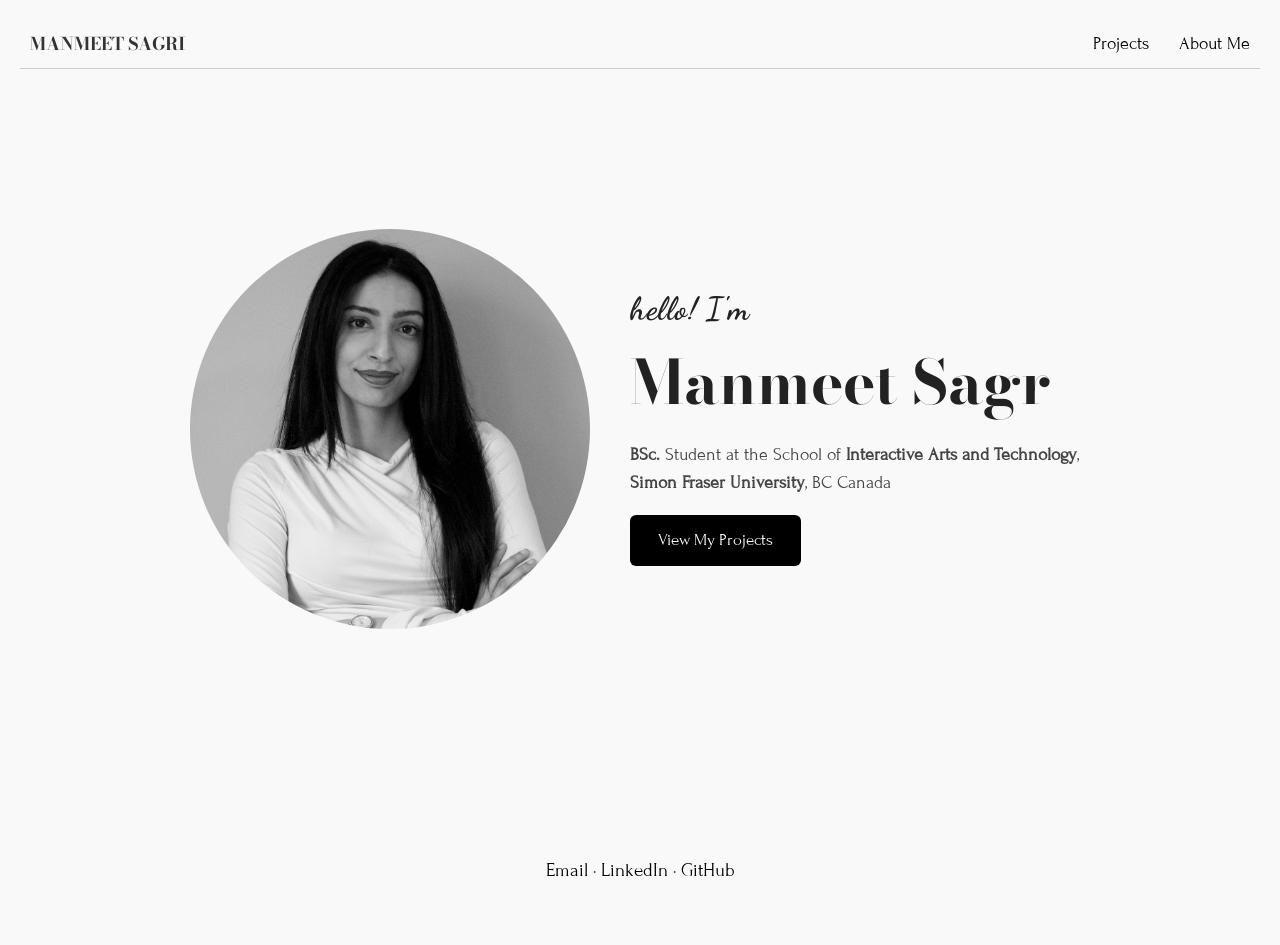
==== index.html @ 97a70407 "original portfolio content" ====
<!DOCTYPE html>
<html lang="en">
<head>
  <meta charset="UTF-8" />
  <meta name="viewport" content="width=device-width, initial-scale=1.0" />
  <title>Manmeet Sagri — Home</title>

  <!-- Main stylesheet -->
  <link rel="stylesheet" href="style.css" />

  <!-- Type & heading fonts -->
  <link href="https://fonts.googleapis.com/css2?family=Bodoni+Moda:wght@400;700&family=Forum&display=swap" rel="stylesheet" />
  <link href="https://fonts.googleapis.com/css2?family=Dancing+Script:wght@600&display=swap" rel="stylesheet" />
</head>

<body>
  <!-- Site header with name + simple nav -->
  <header>
    <h1>MANMEET SAGRI</h1>
    <nav>
      <a href="projects.html">Projects</a>
      <a href="about.html">About Me</a>
    </nav>
  </header>

  <!-- Main intro hero -->
  <main>
    <section class="intro">
      <img
        src="images/myPhoto.jpeg"
        alt="Photo of Manmeet Sagri"
        class="profile-photo"
      />

      <div class="intro-text">
        <h2 class="hello">hello! I'm</h2>
        <h3>Manmeet Sagri</h3>
        <p>
          <strong>BSc.</strong> Student at the School of
          <strong>Interactive Arts and Technology</strong>,
          <strong>Simon Fraser University</strong>, BC Canada
        </p>

        <!-- View Projects button -->
        <a href="projects.html" class="view-projects-btn">View My Projects</a>
      </div>
    </section>
  </main>

  <!-- Simple footer with my main contact links -->
  <footer class="site-footer">
    <p>
      <a href="mailto:sagrimanmeet@gmail.com">Email</a> ·
      <a href="https://www.linkedin.com/in/manmeet-sagri-5616271a7" target="_blank">LinkedIn</a> ·
      <a href="https://github.com/MSagri05" target="_blank">GitHub</a>
    </p>
  </footer>

  <!-- Small JS interactions (typewriter, back-to-top, etc.) -->
  <script src="main.js" defer></script>


</body>
</html>
---- style.css ----
/* =============== Base styles  =============== */

body {
  font-family: 'Forum', serif;
  margin: 20px;
  line-height: 1.6;
  background-color: #f9f9f9;
  color: #333;
}

/* Sticky header with simple nav */
header {
  position: sticky;
  top: 0;
  z-index: 1000;
  background: #f9f9f9e1;
  display: flex;
  justify-content: space-between;
  align-items: center;
  padding: 10px;
  border-bottom: 1px solid #ccc;
}

header h1 {
  font-family: 'Bodoni Moda', serif;
  margin: 0;
  font-size: 1.1rem;
}

/* Shared heading styles */
h2,
h3 {
  font-family: 'Bodoni Moda', serif;
  color: #222;
}

/* =============== Navigation =============== */

nav {
  display: flex;
  gap: 30px;
  margin: 0;
  font-size: 1.1rem;
}

nav a {
  text-decoration: none;
  color: #000;
  transition: all 0.2s ease;
}

nav a:hover {
  color: #616161;
  font-style: italic;
}

nav a:active {
  font-style: italic;
  text-decoration: line-through;
  color: #444;
}

/* Current page underline (from aria-current) */
nav a[aria-current="page"] {
  font-style: italic;
  text-decoration: underline;
  text-underline-offset: 4px;
}

/* =============== Footer (shared across all pages) =============== */

.site-footer {
  margin-top: 7px;
  padding: 40px 0 20px;
  text-align: center;
  font-family: 'Forum', serif;
  color: #444;
  font-size: 1.2rem;
}

.site-footer a {
  color: #000;
  text-decoration: none;
}

.site-footer a:hover {
  font-style: italic;
  color: #616161;
}

.site-footer a:active {
  font-style: italic;
  text-decoration: line-through;
  color: #444;
}


/* =============== Layout helpers =============== */

/* Base layout – home uses this flex, other pages override when needed */
main {
  display: flex;
  justify-content: center;
  align-items: center;
  text-align: left;
  min-height: 80vh;
}

/* Reusable page container (About, etc.) */
.page {
  max-width: 1100px;
  width: 90%;
  gap: 40px;
  margin: 48px auto 96px;
}

/* Section titles with small divider line */
.section-title {
  font-family: 'Bodoni Moda', serif;
  font-size: 2rem;
  margin: 0 0 20px;
  position: relative;
}

.section-title::after {
  content: "";
  display: block;
  width: 56px;
  height: 2px;
  background: #000;
  margin-top: 10px;
  opacity: 0.8;
}

/* =============== INDEX Home / intro section =============== */

.intro {
  display: flex;
  align-items: center;
  justify-content: center;
  gap: 40px;
  max-width: 900px;
  width: 90%;
  margin: 0 auto;
}

.profile-photo {
  width: 400px;
  aspect-ratio: 1 / 1;
  object-fit: cover;
  border-radius: 50%;
}

.intro-text {
  flex: 1;
}

.intro-text h2.hello {
  font-family: "Dancing Script", cursive;
  font-size: 2rem;
  margin: 0 0 6px;
  line-height: 1.1;
  letter-spacing: 0.5px;
}

.intro-text h3 {
  font-family: 'Bodoni Moda', serif;
  font-size: 3.8rem;
  margin: 0 0 10px;
}

.intro-text p {
  font-size: 1.1rem;
  font-family: 'Forum', serif;
  color: #444;
  margin: 0;
}

/* Primary button used on home + reused elsewhere */
.view-projects-btn {
  display: inline-block;
  margin-top: 18px;
  padding: 12px 28px;
  background-color: #000;
  color: #fff;
  font-family: 'Forum', serif;
  font-size: 1.05rem;
  text-decoration: none;
  border-radius: 6px;
  transition: all 0.25s ease;
  position: relative;
}

.view-projects-btn:hover {
  background-color: #616161;
  font-style: italic;
  padding-right: 36px; /* room for arrow */
}

.view-projects-btn::after {
  content: ' →';
  opacity: 0;
  position: absolute;
  right: 16px;
  transition: opacity 0.25s ease;
}

.view-projects-btn:hover::after {
  opacity: 1;
}

.view-projects-btn:active {
  text-decoration: line-through;
  color: #ccc;
}

/* =============== About page layout =============== */

/* Two-column about layout */
.about-container {
  display: grid;
  grid-template-columns: 400px 1fr;
  gap: 36px 48px;
  align-items: start;
}

/* About photo box look */
.about-photo {
  width: 100%;
  aspect-ratio: 1 / 1;
  object-fit: cover;
  box-shadow: 0 8px 24px rgba(0, 0, 0, 0.06);
}

/* Comfortable reading width */
.about-text {
  max-width: 68ch;
}

.about-text .lead {
  color: #222;
}

/* Small facts grid */
.about-facts {
  margin: 18px 0 0;
  padding: 0;
  list-style: none;
  display: grid;
  grid-template-columns: repeat(2, minmax(180px, 1fr));
  gap: 10px 18px;
  font-size: 0.98rem;
}

.about-facts li::before {
  content: "• ";
  color: #000;
}

/* Resume button – same style as primary button */
.view-resume-btn {
  display: inline-block;
  margin-top: 18px;
  padding: 12px 28px;
  background-color: #000;
  color: #fff;
  font-family: 'Forum', serif;
  font-size: 1.05rem;
  text-decoration: none;
  border-radius: 6px;
  transition: all 0.25s ease;
  position: relative;
}

.view-resume-btn:hover {
  background-color: #616161;
  font-style: italic;
  padding-right: 36px;
}

.view-resume-btn::after {
  content: ' →';
  opacity: 0;
  position: absolute;
  right: 16px;
  transition: opacity 0.25s ease;
}

.view-resume-btn:hover::after {
  opacity: 1;
}

.view-resume-btn:active {
  text-decoration: line-through;
  color: #ccc;
}

/* =============== Projects grid page =============== */

.projects {
  /* overrides the main flex for this page */
  display: grid;
  grid-template-columns: repeat(2, minmax(260px, 1fr));
  gap: 32px 36px;
  max-width: 1100px;
  width: min(92%, 1100px);
  margin: 48px auto 96px;
  align-content: start;
  min-height: auto;
}

.project {
  position: relative;
  overflow: hidden;
}

.project-link {
  text-decoration: none;
  color: inherit;
  display: block;
}

.project h2 {
  margin: 10px 0 6px;
  font-size: 1.35rem;
}

.project p {
  margin: 0;
  color: #444;
  font-size: 0.98rem;
  line-height: 1.55;
}

/* Project thumbnail */
.project img {
  width: 100%;
  aspect-ratio: 16 / 10;
  object-fit: cover;
  display: block;
  transition: transform 0.4s ease;
}

/* Overlay on hover */
.overlay {
  position: absolute;
  inset: 0;
  background: rgba(255, 255, 255, 0.85);
  display: flex;
  flex-direction: column;
  justify-content: center;
  align-items: center;
  text-align: center;
  opacity: 0;
  transition: opacity 0.4s ease;
  padding: 1rem 1.4rem;
}

.overlay h3 {
  font-family: 'Bodoni Moda', serif;
  font-weight: 700;
  font-size: 1.3rem;
  margin-bottom: 6px;
}

.overlay p {
  font-family: 'Forum', serif;
  font-size: 1.1rem;
  margin: 0;
  color: #111;
}

.project:hover img {
  transform: scale(1.05);
}

.project:hover .overlay {
  opacity: 1;
}

/* =============== Project detail pages =============== */


main.project-detail {
  display: block;
  justify-content: initial;
  align-items: initial;
  min-height: auto;
  text-align: left;
}

/* Shared container width for all detail pages */
.project-detail {
  max-width: 1100px;
  width: min(92%, 1100px);
  margin: 48px auto 120px;
}

/* Back to Projects button */
.back-link {
  display: inline-block;
  background: #0d0d0c;
  color: #fff;
  padding: 12px 18px;
  border-radius: 8px;
  font-size: 15px;
  text-decoration: none;
  transition: 0.25s ease;
  margin-bottom: 28px;
}

.back-link:hover {
  background: #1a1a1a;
  transform: translateY(-2px);
}

/* Mini gameplay / simulation hero video */
.mini-video-hero {
  width: 100%;
  height: 600px;
  overflow: hidden;
  margin-bottom: 40px;
  box-shadow: 0 4px 12px rgba(0, 0, 0, 0.15);
}

.mini-video-hero video {
  width: 100%;
  height: 100%;
  object-fit: cover;
}

/* =============== Process section (Week 1, Week 2, Week 3 & 4) =============== */

/* Top hero block on each project detail */
.pd-hero {
  display: grid;
  grid-template-columns: 1.2fr 1fr;
  gap: 36px 48px;
  align-items: start;
  margin-top: 8px;
}

.pd-title {
  font-family: 'Bodoni Moda', serif;
  font-weight: 700;
  font-size: clamp(2.6rem, 6vw, 4.6rem);
  line-height: 1.05;
  margin: 0 0 18px;
}

.pd-meta {
  font-family: 'Forum', serif;
  margin: 6px 0;
  font-size: 1.05rem;
  color: #222;
}

.pd-right p {
  font-family: 'Forum', serif;
  margin: 0 0 14px;
  max-width: 66ch;
  color: #333;
}

/* Process section container */
.pd-process {
  margin-top: 72px;
}

.pd-process .section-title {
  font-family: 'Bodoni Moda', serif;
  font-size: 2rem;
  margin: 0 0 18px;
  position: relative;
}

.pd-process .section-title::after {
  content: "";
  display: block;
  width: 56px;
  height: 2px;
  background: #000;
  margin-top: 10px;
  opacity: 0.85;
}

/* Each Week block */
.pd-step {
  margin: 80px 0; /* space between Week sections */
}

.pd-step h4 {
  font-family: 'Bodoni Moda', serif;
  margin: 0 0 6px;
  font-size: 1.2rem;
}

/* Extra breathing room after text inside each step */
.pd-step p {
  margin-bottom: 36px;
}

/* Image grid inside process steps */
.pd-grid {
  display: grid;
  grid-template-columns: 1fr 1fr;
  gap: 24px;
  align-items: start;
  margin: 24px 0 24px;
}

/* Process images – same aspect and subtle frame */
.pd-grid img {
  width: 100%;
  aspect-ratio: 16 / 10;
  object-fit: cover;
  display: block;
  background: #fff;
  border: 1px solid #eee;
  box-shadow: 0 6px 18px rgba(0, 0, 0, 0.08);
}




/* =============== Glazing Guide slides carousel =============== */

.slides-wrapper {
  display: flex;
  align-items: center;
  justify-content: center;
  gap: 16px;
  margin-top: 24px;
}

.slide-image {
  max-width: 100%;
  width: min(900px, 100%);
  border-radius: 8px;
  box-shadow: 0 6px 18px rgba(0, 0, 0, 0.15);
}

.slide-arrow {
  border: 1px solid #ccc;
  background: #fff;
  border-radius: 999px;
  width: 40px;
  height: 40px;
  font-size: 1.6rem;
  line-height: 1;
  cursor: pointer;
  display: flex;
  align-items: center;
  justify-content: center;
  transition: background 0.2s ease, transform 0.1s ease;
}

.slide-arrow:hover {
  background: #f0f0f0;
  transform: translateY(-1px);
}

/* =============== Utility spacing helpers =============== */

.section-spaced {
  margin-top: 84px;
}

.section-centered {
  text-align: center;
}

.section-title-inline {
  display: inline-block;
}

.section-top-md {
  margin-top: 24px;
}

.section-top-sm {
  margin-top: 16px;
}

.section-top-xs {
  margin-top: 12px;
}

.video-frame {
  max-width: 100%;
  border-radius: 8px;
  box-shadow: 0 6px 18px rgba(0, 0, 0, 0.15);
}

/* =============== Responsive styles =============== */

/* Tablets and small laptops */
@media (max-width: 900px) {
  header h1 {
    font-size: 2rem;
  }

  nav {
    gap: 18px;
    font-size: 1rem;
  }

  .about-container,
  .project-container {
    gap: 16px;
  }

  /* Home hero tweaks */
  .intro {
    gap: 24px;
    max-width: 820px;
  }

  .profile-photo {
    width: 240px;
  }

  .intro-text h2.hello {
    font-size: 2.1rem;
  }

  .intro-text h3 {
    font-size: 2.6rem;
  }

  /* About grid tighten */
  .about-container {
    grid-template-columns: 220px 1fr;
    gap: 24px;
  }

  /* Projects grid tighter */
  .projects {
    grid-template-columns: repeat(2, minmax(220px, 1fr));
    gap: 24px;
  }

  /* Project detail hero stacks on smaller widths */
  .pd-hero {
    grid-template-columns: 1fr;
    gap: 24px;
  }

  .pd-right p {
    max-width: 70ch;
  }
}

/* Process grids stack to single column just before mobile */
@media (max-width: 800px) {
  .pd-grid {
    grid-template-columns: 1fr;
    gap: 16px;
  }

  .pd-grid img {
    aspect-ratio: 16 / 10;
  }
}

/* Slide arrows slightly smaller on small screens */
@media (max-width: 700px) {
  .slide-arrow {
    width: 32px;
    height: 32px;
    font-size: 1.3rem;
  }
}

/* Phones */
@media (max-width: 600px) {
  body {
    margin: 12px;
  }

  header {
    flex-direction: column;
    align-items: flex-start;
    gap: 8px;
    padding: 14px;
  }

  header h1 {
    font-size: 1.9rem;
    line-height: 1.15;
  }

  nav {
    gap: 12px;
    flex-wrap: wrap;
    font-size: 0.95rem;
    margin: 0;
  }

  /* Stack hero vertically on mobile */
  main {
    justify-content: flex-start;
    align-items: flex-start;
    min-height: auto;
  }

  .intro {
    flex-direction: column;
    text-align: center;
    gap: 20px;
    width: min(100%, 460px);
    margin: 90px auto 80px; /* more space after nav, less big gap at bottom */
  }

  .profile-photo {
    width: 280px;
    margin: 8px auto 0;
    border-radius: 50%; /* keep the circle on mobile too */
  }

  .intro-text h2.hello {
    font-size: 1.5rem;
  }

  .intro-text h3 {
    font-size: 2rem;
  }

  .intro-text p {
    font-size: 1rem;
  }

  /* About page stacks nicely */
  .page {
    width: min(92%, 700px);
    margin: 32px auto 72px;
  }

  .about-container {
    grid-template-columns: 1fr;
  }

  .about-photo {
    max-width: 320px;
    margin: 0 auto;
  }

  .about-text {
    max-width: 100%;
  }

  .about-facts {
    grid-template-columns: 1fr;
  }

  /* Projects grid becomes single column */
  .projects {
    grid-template-columns: 1fr;
    gap: 18px;
    width: 92%;
    margin: 24px auto 56px;
  }

  .project img {
    border-radius: 12px;
  }

  /* footer a bit tighter on phones */
  .site-footer {
    padding: 24px 0 12px;
    margin-top: 16px;
  }
}

/* =============== click-to-zoom (lightbox) for project images =============== */

/* make it feel clickable */
.project-detail img {
  cursor: zoom-in;
}

/* subtle hover so ppl realize it’s interactive */
.project-detail img:hover {
  transform: scale(1.01);
  transition: transform 0.2s ease;
}

/* overlay */
.lightbox {
  position: fixed;
  inset: 0;
  background: rgba(0,0,0,0.75);
  display: none; /* hidden by default */
  align-items: center;
  justify-content: center;
  padding: 24px;
  z-index: 2000;
}

/* when open */
.lightbox.is-open {
  display: flex;
}

/* image inside overlay */
.lightbox img {
  max-width: min(1100px, 92vw);
  max-height: 88vh;
  object-fit: contain;
  border-radius: 10px;
  box-shadow: 0 14px 40px rgba(0,0,0,0.35);
  cursor: zoom-out;
}

/* close button */
.lightbox-close {
  position: absolute;
  top: 18px;
  right: 18px;
  background: rgba(255,255,255,0.9);
  border: none;
  border-radius: 999px;
  width: 42px;
  height: 42px;
  font-size: 22px;
  line-height: 1;
  cursor: pointer;
}

.lightbox-close:hover {
  background: white;
}
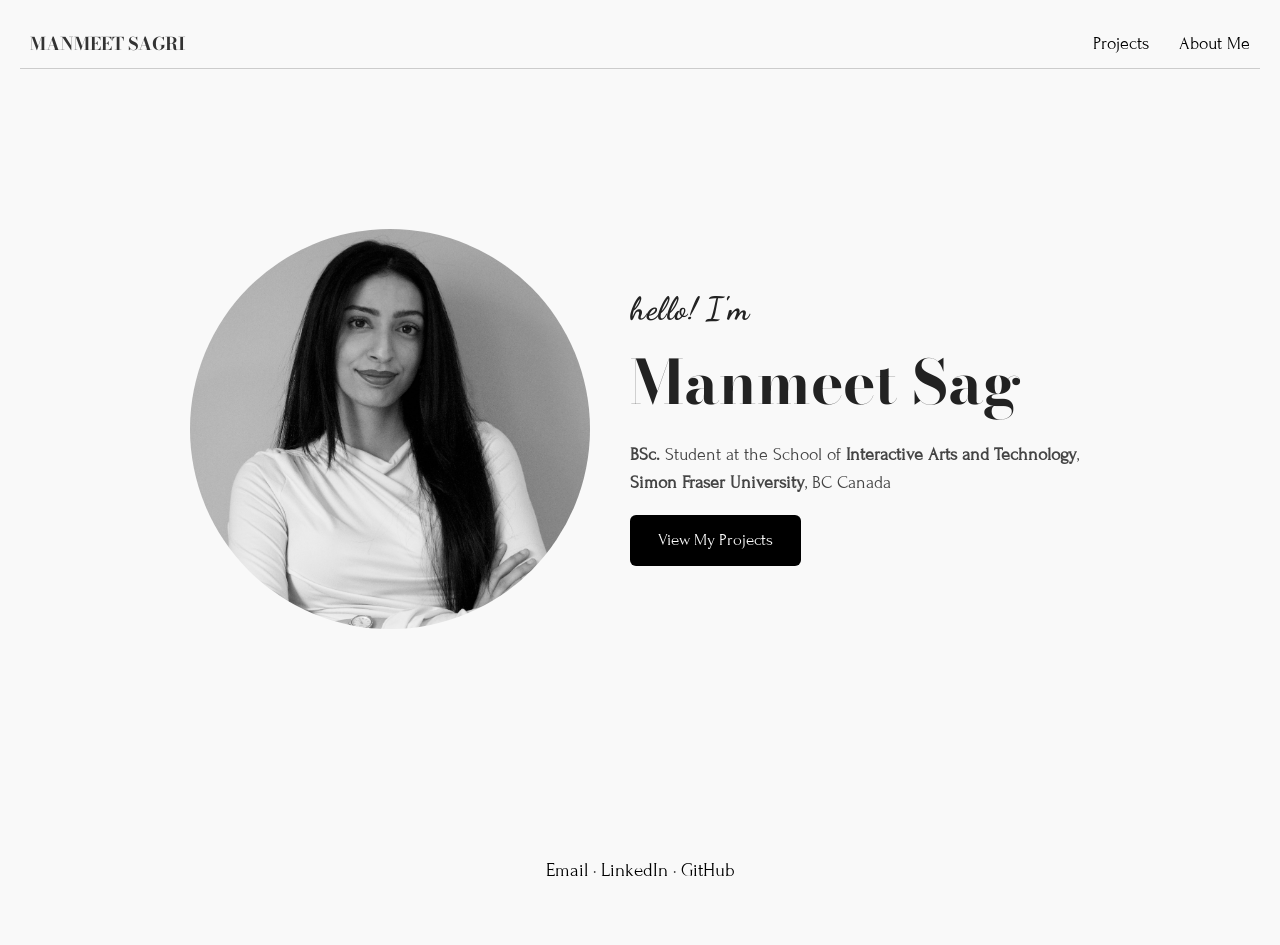
==== commit 0b6a9267: "fix slash errors" ====
--- a/index.html
+++ b/index.html
@@ -1,16 +1,18 @@
 <!DOCTYPE html>
 <html lang="en">
+
 <head>
-  <meta charset="UTF-8" />
-  <meta name="viewport" content="width=device-width, initial-scale=1.0" />
+  <meta charset="UTF-8">
+  <meta name="viewport" content="width=device-width, initial-scale=1.0">
   <title>Manmeet Sagri — Home</title>
 
   <!-- Main stylesheet -->
-  <link rel="stylesheet" href="style.css" />
+  <link rel="stylesheet" href="style.css">
 
   <!-- Type & heading fonts -->
-  <link href="https://fonts.googleapis.com/css2?family=Bodoni+Moda:wght@400;700&family=Forum&display=swap" rel="stylesheet" />
-  <link href="https://fonts.googleapis.com/css2?family=Dancing+Script:wght@600&display=swap" rel="stylesheet" />
+  <link href="https://fonts.googleapis.com/css2?family=Bodoni+Moda:wght@400;700&family=Forum&display=swap"
+    rel="stylesheet">
+  <link href="https://fonts.googleapis.com/css2?family=Dancing+Script:wght@600&display=swap" rel="stylesheet">
 </head>
 
 <body>
@@ -26,11 +28,7 @@
   <!-- Main intro hero -->
   <main>
     <section class="intro">
-      <img
-        src="images/myPhoto.jpeg"
-        alt="Photo of Manmeet Sagri"
-        class="profile-photo"
-      />
+      <img src="images/myPhoto.jpeg" alt="Photo of Manmeet Sagri" class="profile-photo">
 
       <div class="intro-text">
         <h2 class="hello">hello! I'm</h2>
@@ -59,6 +57,6 @@
   <!-- Small JS interactions (typewriter, back-to-top, etc.) -->
   <script src="main.js" defer></script>
 
+</body>
 
-</body>
-</html>
+</html>
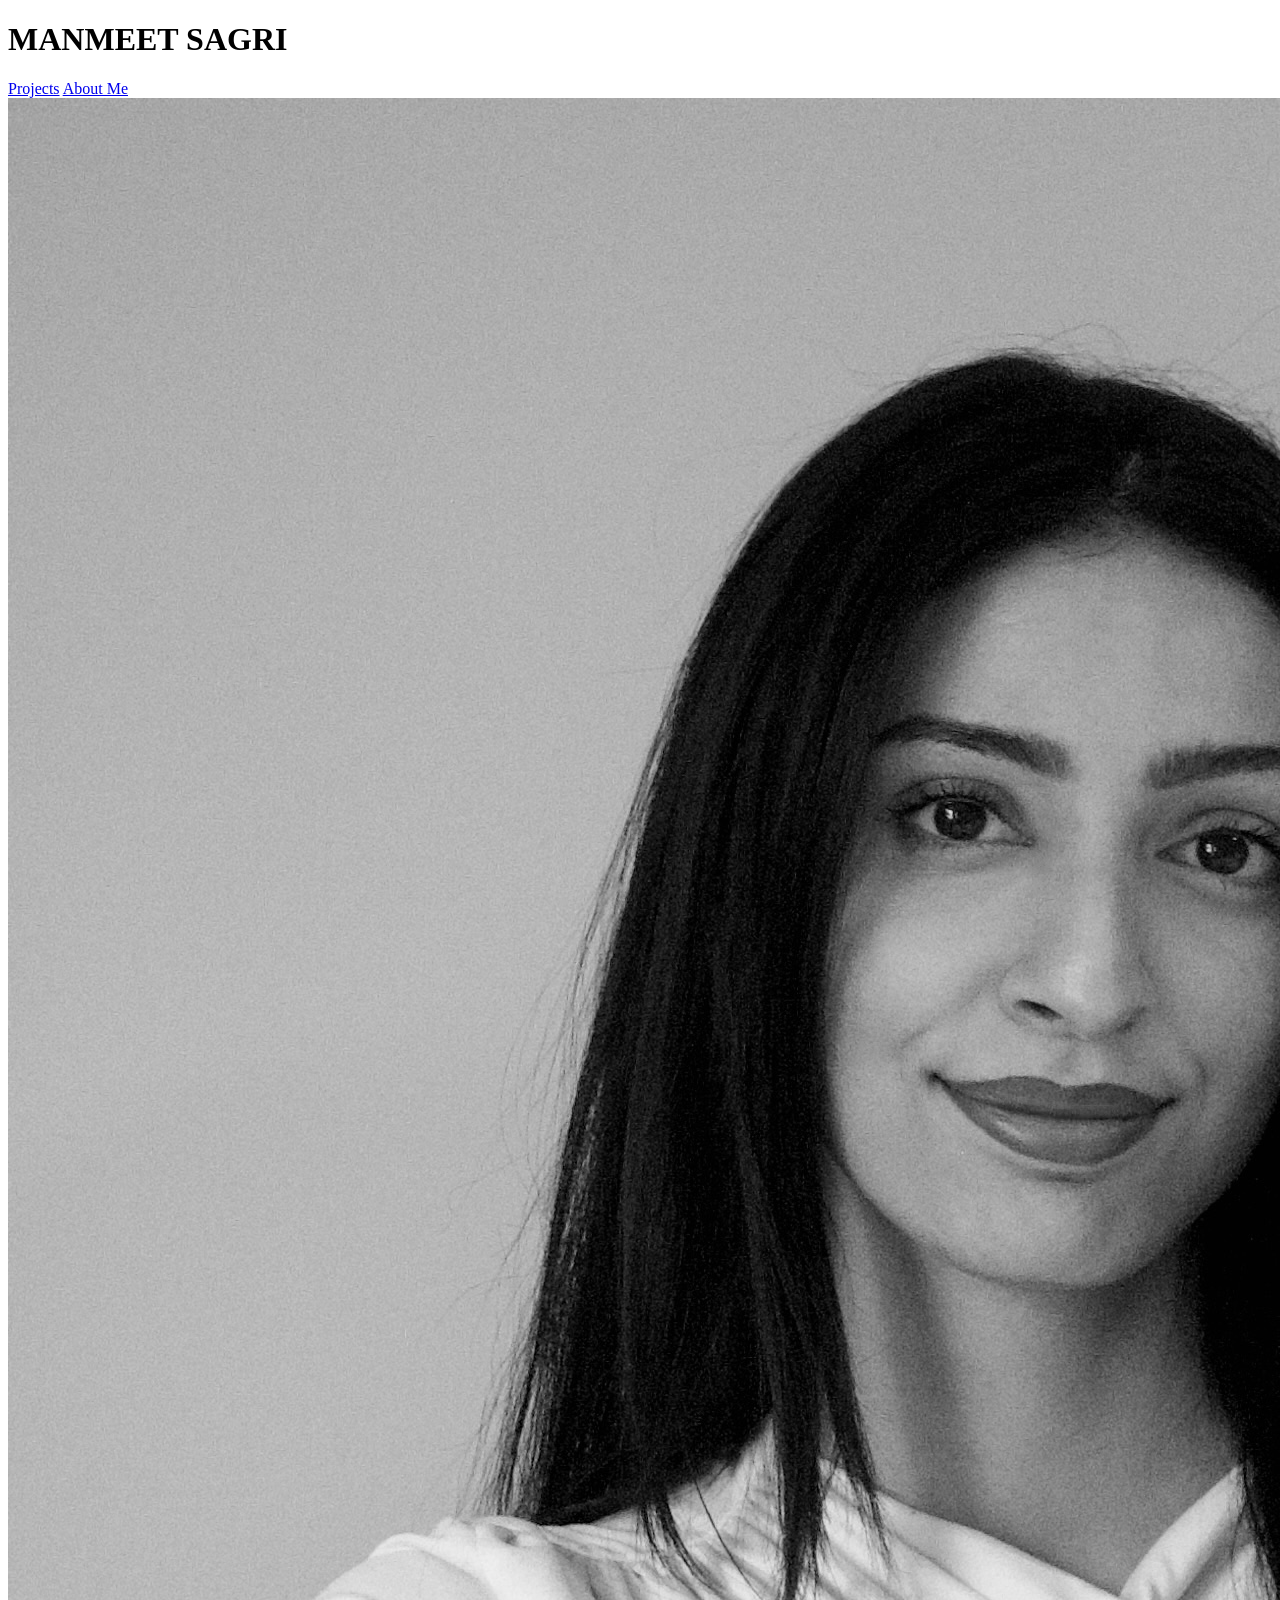
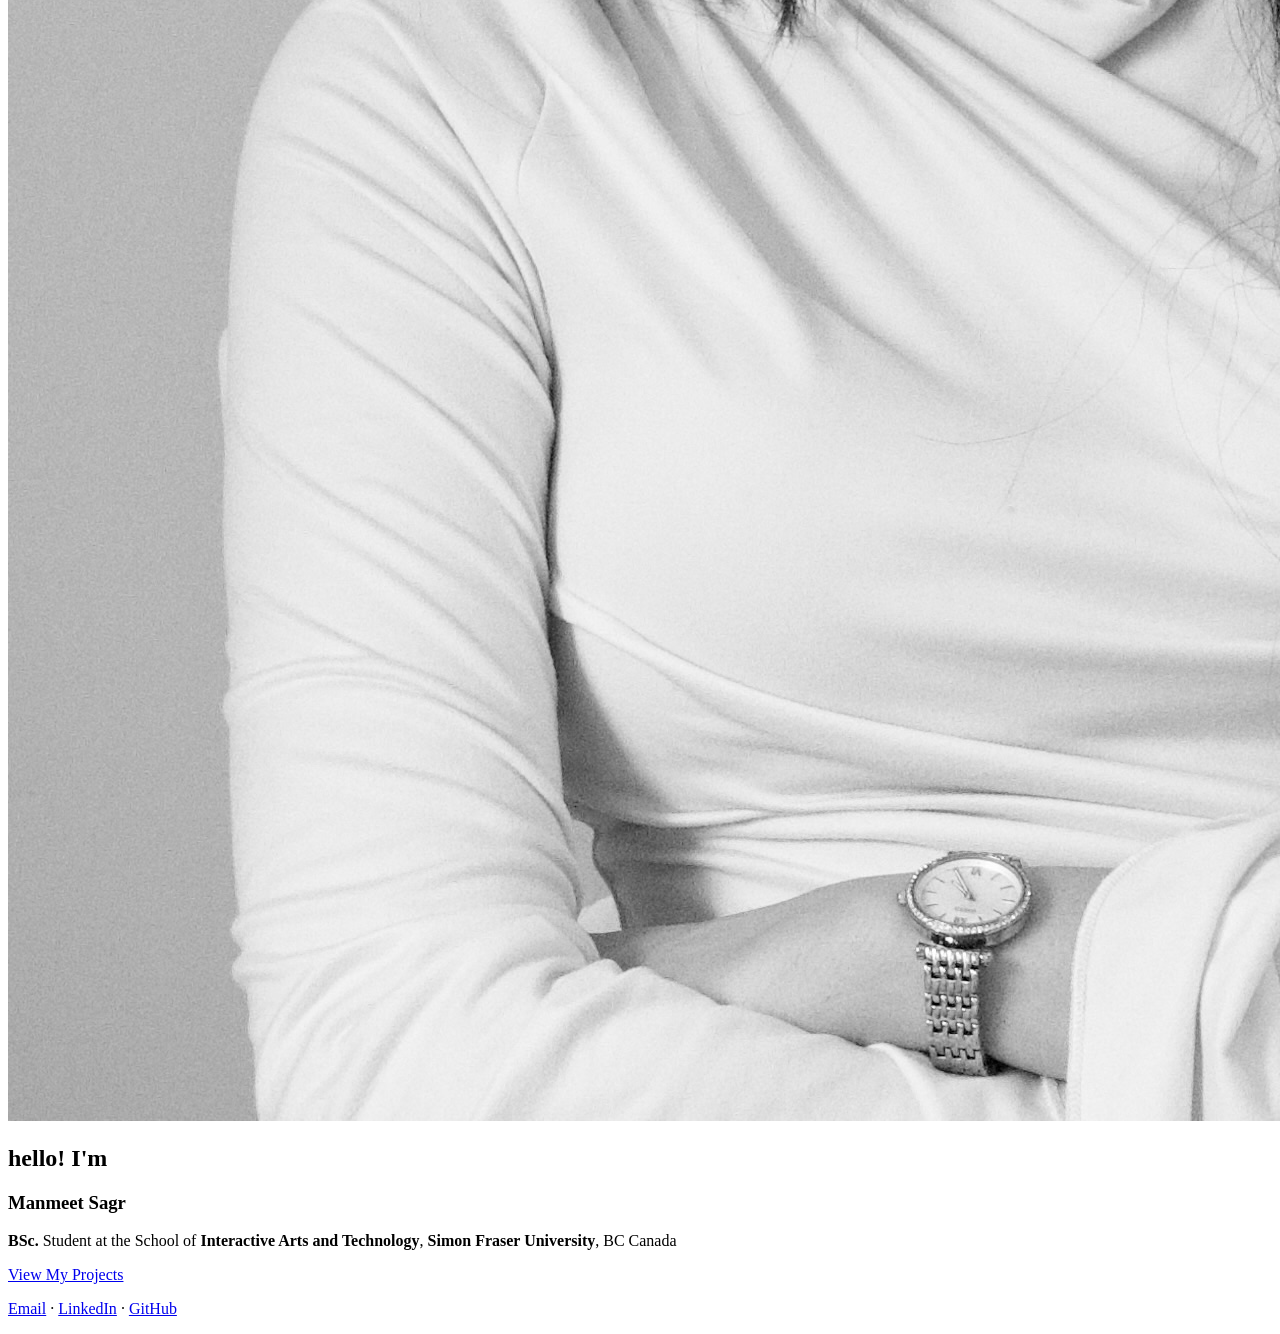
==== commit 9962438b: "link layout.css stylesheet" ====
--- a/index.html
+++ b/index.html
@@ -7,7 +7,9 @@
   <title>Manmeet Sagri — Home</title>
 
   <!-- Main stylesheet -->
-  <link rel="stylesheet" href="style.css">
+  <!--  stylesheets -->
+  <link rel="stylesheet" href="css/style.css">
+  <link rel="stylesheet" href="css/layout.css">
 
   <!-- Type & heading fonts -->
   <link href="https://fonts.googleapis.com/css2?family=Bodoni+Moda:wght@400;700&family=Forum&display=swap"
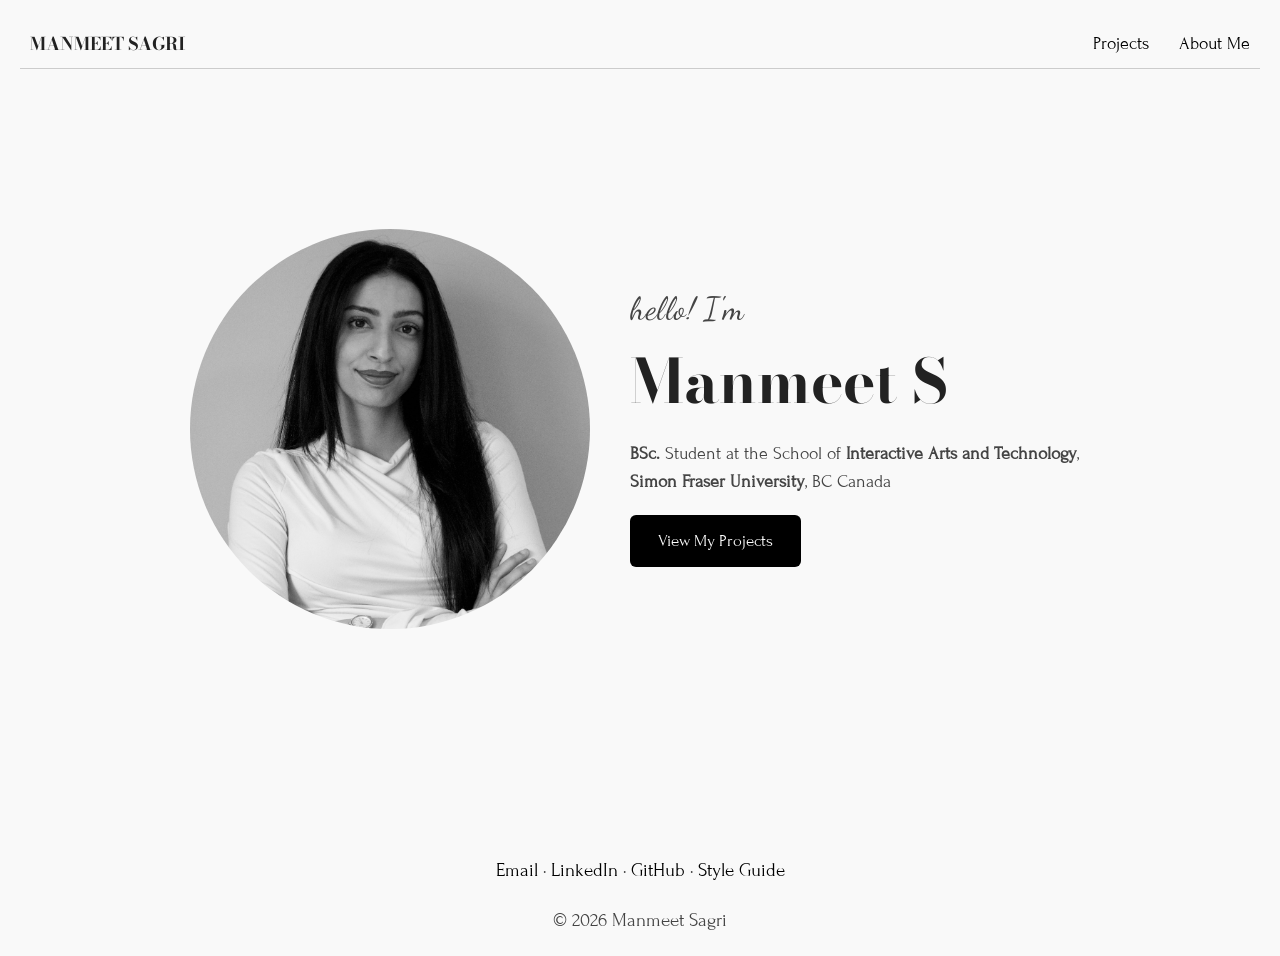
==== commit 596d79df: "fix button, use button instead of <a>" ====
--- a/index.html
+++ b/index.html
@@ -6,7 +6,7 @@
   <meta name="viewport" content="width=device-width, initial-scale=1.0">
   <title>Manmeet Sagri — Home</title>
 
-  <!-- Main stylesheet -->
+
   <!--  stylesheets -->
   <link rel="stylesheet" href="css/style.css">
   <link rel="stylesheet" href="css/layout.css">
@@ -33,8 +33,8 @@
       <img src="images/myPhoto.jpeg" alt="Photo of Manmeet Sagri" class="profile-photo">
 
       <div class="intro-text">
-        <h2 class="hello">hello! I'm</h2>
-        <h3>Manmeet Sagri</h3>
+        <p class="hello">hello! I'm</p>
+        <h2>Manmeet Sagri</h2>
         <p>
           <strong>BSc.</strong> Student at the School of
           <strong>Interactive Arts and Technology</strong>,
@@ -42,7 +42,7 @@
         </p>
 
         <!-- View Projects button -->
-        <a href="projects.html" class="view-projects-btn">View My Projects</a>
+        <button class="view-projects-btn" onclick="window.location.href='projects.html'">View My Projects</button>
       </div>
     </section>
   </main>
@@ -50,10 +50,13 @@
   <!-- Simple footer with my main contact links -->
   <footer class="site-footer">
     <p>
-      <a href="mailto:sagrimanmeet@gmail.com">Email</a> ·
-      <a href="https://www.linkedin.com/in/manmeet-sagri-5616271a7" target="_blank">LinkedIn</a> ·
-      <a href="https://github.com/MSagri05" target="_blank">GitHub</a>
+      <a href="/cdn-cgi/l/email-protection#13607274617a7e727d7e76766753747e727a7f3d707c7e">Email</a> ·
+      <a href="https://www.linkedin.com/in/manmeet-sagri-5616271a7" target="_blank"
+        aria-label="LinkedIn (opens in new tab)">LinkedIn</a> ·
+      <a href="https://github.com/MSagri05" target="_blank" aria-label="GitHub (opens in new tab)">GitHub</a> ·
+      <a href="styleGuide.html">Style Guide</a>
     </p>
+    <p>© 2026 Manmeet Sagri</p>
   </footer>
 
   <!-- Small JS interactions (typewriter, back-to-top, etc.) -->
--- a/css/style.css
+++ b/css/style.css
@@ -0,0 +1,598 @@
+/* =============== Base styles =============== */
+
+body {
+  font-family: 'Forum', serif;
+  line-height: 1.6;
+  background-color: #f9f9f9;
+  color: #333;
+}
+
+/* Sticky header */
+header {
+  position: sticky;
+  top: 0;
+  z-index: 1000;
+  background: #f9f9f9e1;
+  border-bottom: 1px solid #ccc;
+}
+
+header h1 {
+  font-family: 'Bodoni Moda', serif;
+  margin: 0;
+}
+
+/* Shared heading styles */
+h2,
+h3 {
+  font-family: 'Bodoni Moda', serif;
+  color: #222;
+}
+
+
+h1 {
+  font-family: 'Bodoni Moda', serif;
+  color: #222;
+  margin: 0;
+  font-size: 2.2rem;
+}
+
+h2 {
+  font-size: 2rem;
+  margin-bottom: 1rem;
+}
+
+h3 {
+  font-size: 1.4rem;
+  margin-bottom: 0.75rem;
+}
+
+h4 {
+  font-size: 1.1rem;
+  margin-bottom: 0.5rem;
+}
+
+/* =============== Navigation =============== */
+
+nav a {
+  text-decoration: none;
+  color: #000;
+  transition: color 0.2s ease, font-style 0.2s ease, text-decoration 0.2s ease;
+}
+
+nav a:hover {
+  color: #616161;
+  font-style: italic;
+  text-decoration: line-through;
+}
+
+nav a:active {
+  font-style: italic;
+  text-decoration: underline;
+  color: #444;
+}
+
+/* Current page underline (from aria-current) */
+nav a[aria-current="page"] {
+  font-style: italic;
+  text-decoration: underline;
+  text-underline-offset: 4px;
+}
+
+/* =============== Footer =============== */
+
+.site-footer {
+  font-family: 'Forum', serif;
+  color: #444;
+  text-align: center;
+}
+
+.site-footer a {
+  color: #000;
+  text-decoration: none;
+}
+
+.site-footer a:hover {
+  font-style: italic;
+  text-decoration: line-through;
+  color: #616161;
+}
+
+.site-footer a:active {
+  font-style: italic;
+  text-decoration: underline;
+  color: #444;
+}
+
+/* =============== Section title with divider =============== */
+
+.section-title {
+  font-family: 'Bodoni Moda', serif;
+  position: relative;
+}
+
+.section-title::after {
+  content: "";
+  display: block;
+  width: 56px;
+  height: 2px;
+  background: #000;
+  margin-top: 10px;
+  opacity: 0.8;
+}
+
+/* =============== Home / intro =============== */
+
+.intro-text p.hello {
+  font-family: "Dancing Script", cursive;
+  font-size: 2rem;
+  line-height: 1.1;
+  letter-spacing: 0.5px;
+}
+
+.intro-text h2 {
+  font-family: 'Bodoni Moda', serif;
+}
+
+.intro-text p {
+  font-family: 'Forum', serif;
+  color: #444;
+  margin: 0;
+}
+
+/* =============== Primary button =============== */
+
+.view-projects-btn {
+  display: inline-block;
+  background-color: #000;
+  color: #fff;
+  font-family: 'Forum', serif;
+  border-radius: 6px;
+  transition: background-color 0.25s ease, padding 0.25s ease, color 0.25s ease;
+  position: relative;
+  cursor: pointer;
+  border: none;
+}
+
+.view-projects-btn:hover {
+  background-color: #616161;
+  font-style: italic;
+  text-decoration: line-through;
+}
+
+.view-projects-btn::after {
+  content: ' →';
+  opacity: 0;
+  position: absolute;
+  right: 16px;
+  transition: opacity 0.25s ease;
+}
+
+.view-projects-btn:hover::after {
+  opacity: 1;
+}
+
+.view-projects-btn:active {
+  text-decoration: underline;
+  color: #ccc;
+}
+
+/* =============== About page =============== */
+
+.about-photo {
+  object-fit: cover;
+  box-shadow: 0 8px 24px rgba(0, 0, 0, 0.06);
+}
+
+.about-text .lead {
+  color: #222;
+}
+
+.about-facts {
+  list-style: none;
+  padding: 0;
+  font-size: 0.98rem;
+}
+
+.about-facts li::before {
+  content: "• ";
+  color: #000;
+}
+
+/* Resume button – same style as primary button */
+.view-resume-btn {
+  display: inline-block;
+  background-color: #000;
+  color: #fff;
+  font-family: 'Forum', serif;
+  text-decoration: none;
+  border-radius: 6px;
+  transition: background-color 0.25s ease, padding 0.25s ease, color 0.25s ease;
+  position: relative;
+  cursor: pointer;
+  border: none;
+}
+
+.view-resume-btn:hover {
+  background-color: #616161;
+  font-style: italic;
+}
+
+.view-resume-btn::after {
+  content: ' →';
+  opacity: 0;
+  position: absolute;
+  right: 16px;
+  transition: opacity 0.25s ease;
+}
+
+.view-resume-btn:hover::after {
+  opacity: 1;
+}
+
+.view-resume-btn:active {
+  text-decoration: line-through;
+  color: #ccc;
+}
+
+/* =============== Projects grid =============== */
+
+.project-link {
+  text-decoration: none;
+  color: inherit;
+  display: block;
+}
+
+.project p {
+  color: #444;
+  line-height: 1.55;
+}
+
+.project img {
+  display: block;
+  transition: transform 0.4s ease;
+}
+
+/* Overlay on hover */
+.overlay {
+  position: absolute;
+  inset: 0;
+  background: rgba(255, 255, 255, 0.85);
+  display: flex;
+  flex-direction: column;
+  justify-content: center;
+  align-items: center;
+  text-align: center;
+  opacity: 0;
+  transition: opacity 0.4s ease;
+}
+
+.overlay h3 {
+  font-family: 'Bodoni Moda', serif;
+  font-weight: 700;
+}
+
+.overlay p {
+  font-family: 'Forum', serif;
+  margin: 0;
+  color: #111;
+}
+
+.project:hover img {
+  transform: scale(1.05);
+}
+
+.project:hover .overlay {
+  opacity: 1;
+}
+
+/* =============== Project detail =============== */
+
+.back-link {
+  display: inline-block;
+  background: #0d0d0c;
+  color: #fff;
+  border-radius: 8px;
+  text-decoration: none;
+  transition: background-color 0.25s ease, transform 0.25s ease;
+}
+
+.back-link:hover {
+  background: #1a1a1a;
+  transform: translateY(-2px);
+}
+
+.mini-video-hero {
+  overflow: hidden;
+  box-shadow: 0 4px 12px rgba(0, 0, 0, 0.15);
+}
+
+.mini-video-hero video {
+  object-fit: cover;
+}
+
+.pd-title {
+  font-family: 'Bodoni Moda', serif;
+  font-weight: 700;
+  line-height: 1.05;
+}
+
+.pd-meta {
+  font-family: 'Forum', serif;
+  color: #222;
+}
+
+.pd-right p {
+  font-family: 'Forum', serif;
+  color: #333;
+}
+
+/* Process section */
+.pd-process .section-title {
+  font-family: 'Bodoni Moda', serif;
+  position: relative;
+}
+
+.pd-process .section-title::after {
+  content: "";
+  display: block;
+  width: 56px;
+  height: 2px;
+  background: #000;
+  margin-top: 10px;
+  opacity: 0.85;
+}
+
+.pd-step h4 {
+  font-family: 'Bodoni Moda', serif;
+}
+
+/* Process images */
+.pd-grid img {
+  object-fit: cover;
+  display: block;
+  background: #fff;
+  border: 1px solid #eee;
+  box-shadow: 0 6px 18px rgba(0, 0, 0, 0.08);
+}
+
+/* =============== Glazing Guide carousel =============== */
+
+.slide-image {
+  border-radius: 8px;
+  box-shadow: 0 6px 18px rgba(0, 0, 0, 0.15);
+}
+
+.slide-arrow {
+  border: 1px solid #ccc;
+  background: #fff;
+  border-radius: 999px;
+  line-height: 1;
+  cursor: pointer;
+  display: flex;
+  align-items: center;
+  justify-content: center;
+  transition: background 0.2s ease, transform 0.1s ease;
+}
+
+.slide-arrow:hover {
+  background: #f0f0f0;
+  transform: translateY(-1px);
+}
+
+/* =============== Utility =============== */
+
+.section-centered {
+  text-align: center;
+}
+
+.section-title-inline {
+  display: inline-block;
+}
+
+.video-frame {
+  max-width: 100%;
+  border-radius: 8px;
+  box-shadow: 0 6px 18px rgba(0, 0, 0, 0.15);
+}
+
+/* =============== Lightbox =============== */
+
+.project-detail img {
+  cursor: zoom-in;
+}
+
+.project-detail img:hover {
+  transform: scale(1.01);
+  transition: transform 0.2s ease;
+}
+
+.lightbox {
+  position: fixed;
+  inset: 0;
+  background: rgba(0, 0, 0, 0.75);
+  display: none;
+  align-items: center;
+  justify-content: center;
+  z-index: 2000;
+}
+
+.lightbox.is-open {
+  display: flex;
+}
+
+.lightbox img {
+  object-fit: contain;
+  border-radius: 10px;
+  box-shadow: 0 14px 40px rgba(0, 0, 0, 0.35);
+  cursor: zoom-out;
+}
+
+.lightbox-close {
+  position: absolute;
+  background: rgba(255, 255, 255, 0.9);
+  border: none;
+  border-radius: 999px;
+  line-height: 1;
+  cursor: pointer;
+}
+
+.lightbox-close:hover {
+  background: white;
+}
+/* =============== Style Guide specific =============== */
+
+/* Base h1 font (style guide shows h1 outside header) */
+h1 {
+  font-family: 'Bodoni Moda', serif;
+  color: #222;
+}
+
+/* Global link base */
+a {
+  color: #000;
+  transition: color 0.2s ease, font-style 0.2s ease;
+}
+
+a:hover {
+  color: #616161;
+  font-style: italic;
+}
+
+a:active {
+  text-decoration: line-through;
+  color: #444;
+}
+
+/* Code blocks */
+pre {
+  background-color: #f3f3f3;
+  border: 1px solid #ddd;
+  padding: 16px;
+  margin: 12px 0 20px;
+}
+
+code {
+  font-family: monospace;
+  font-size: 0.95rem;
+  color: #222;
+}
+
+/* Element divider blocks */
+.element {
+  border-bottom: 1px solid #ddd;
+}
+
+.element:last-child {
+  border-bottom: none;
+}
+
+/* Section heading divider (style guide sections) */
+#interactive_elements > h2,
+#text_elements > h2,
+#combined_elements > h2,
+#branding > h2 {
+  position: relative;
+  margin-bottom: 24px;
+}
+
+#interactive_elements > h2::after,
+#text_elements > h2::after,
+#combined_elements > h2::after,
+#branding > h2::after {
+  content: "";
+  display: block;
+  width: 56px;
+  height: 2px;
+  background: #000;
+  margin-top: 10px;
+  opacity: 0.8;
+}
+
+/* Generic button class (used in style guide) */
+.button {
+  display: inline-block;
+  background-color: #000;
+  color: #fff;
+  font-family: 'Forum', serif;
+  text-decoration: none;
+  border-radius: 6px;
+  transition: background-color 0.25s ease, padding 0.25s ease, color 0.25s ease;
+  position: relative;
+  cursor: pointer;
+  border: none;
+}
+
+.button:hover {
+  background-color: #616161;
+  font-style: italic;
+  padding-right: 36px;
+}
+
+.button::after {
+  content: ' →';
+  opacity: 0;
+  position: absolute;
+  right: 16px;
+  transition: opacity 0.25s ease;
+}
+
+.button:hover::after {
+  opacity: 1;
+}
+
+.button:active {
+  text-decoration: line-through;
+  color: #ccc;
+}
+
+/* Style guide footer */
+.guide-footer {
+  font-family: 'Forum', serif;
+  color: #444;
+  text-align: center;
+  border-top: 1px solid #ccc;
+  padding: 1.5rem 0;
+  margin-top: 4rem;
+  font-size: 0.9rem;
+}
+
+/* Project analysis cards */
+.project-analysis {
+  border-top: 1px solid #ddd;
+  padding-top: 1.5rem;
+  margin-top: 2.5rem;
+}
+
+.project-analysis:first-of-type {
+  border-top: none;
+  padding-top: 0;
+}
+
+.analysis-title {
+  font-family: 'Bodoni Moda', serif;
+  line-height: 1.05;
+}
+
+.analysis-meta {
+  color: #444;
+}
+
+.analysis-right p {
+  color: #333;
+}
+
+.analysis-process h4,
+.analysis-reflection h4 {
+  font-family: 'Bodoni Moda', serif;
+}
+
+.analysis-step h5 {
+  font-family: 'Bodoni Moda', serif;
+}
+
+.analysis-grid img {
+  object-fit: cover;
+  display: block;
+  border: 1px solid #eee;
+  box-shadow: 0 6px 18px rgba(0, 0, 0, 0.08);
+}
--- a/css/layout.css
+++ b/css/layout.css
@@ -0,0 +1,642 @@
+/* =============== Base layout =============== */
+
+body {
+  margin: 20px;
+}
+
+header {
+  display: flex;
+  justify-content: space-between;
+  align-items: center;
+  padding: 10px;
+}
+
+header h1 {
+  font-size: 1.1rem;
+}
+
+/* =============== Navigation =============== */
+
+nav {
+  display: flex;
+  gap: 30px;
+  margin: 0;
+  font-size: 1.1rem;
+}
+
+/* =============== Footer =============== */
+
+.site-footer {
+  margin-top: 7px;
+  padding: 40px 0 0;
+  font-size: 1.2rem;
+}
+
+/* =============== Main =============== */
+
+main {
+  display: flex;
+  justify-content: center;
+  align-items: center;
+  text-align: left;
+  min-height: 80vh;
+}
+
+/* =============== Page container =============== */
+
+.page {
+  max-width: 1100px;
+  width: 90%;
+  gap: 40px;
+  margin: 48px auto 96px;
+}
+
+/* =============== Section title =============== */
+
+.section-title {
+  font-size: 2rem;
+  margin: 0 0 20px;
+}
+
+/* =============== Home / intro =============== */
+
+.intro {
+  display: flex;
+  align-items: center;
+  justify-content: center;
+  gap: 40px;
+  max-width: 900px;
+  width: 90%;
+  margin: 0 auto;
+}
+
+.profile-photo {
+  max-width: 400px;
+  width: 100%;
+  aspect-ratio: 1 / 1;
+  object-fit: cover;
+  border-radius: 50%;
+}
+
+.intro-text {
+  flex: 1;
+}
+
+.intro-text p.hello {
+  font-size: 2rem;
+  margin: 0 0 6px;
+}
+
+.intro-text h2 {
+  font-size: 3.8rem;
+  margin: 0 0 10px;
+}
+
+.intro-text p {
+  font-size: 1.1rem;
+}
+
+/* =============== Primary button =============== */
+
+.view-projects-btn {
+  margin-top: 18px;
+  padding: 16px 28px;
+  font-size: 1.05rem;
+}
+
+.view-projects-btn:hover {
+  padding-right: 36px;
+}
+
+/* Resume button */
+.view-resume-btn {
+  margin-top: 18px;
+  padding: 16px 28px;
+  font-size: 1.05rem;
+}
+
+.view-resume-btn:hover {
+  padding-right: 36px;
+}
+
+/* =============== About page =============== */
+
+.about-container {
+  display: grid;
+  grid-template-columns: 400px 1fr;
+  gap: 36px 48px;
+  align-items: start;
+}
+
+.about-photo {
+  width: 100%;
+  aspect-ratio: 1 / 1;
+}
+
+.about-text {
+  max-width: 68ch;
+}
+
+.about-facts {
+  margin: 18px 0 0;
+  display: grid;
+  grid-template-columns: repeat(2, minmax(180px, 1fr));
+  gap: 10px 18px;
+}
+
+
+
+/* =============== Projects grid =============== */
+
+.projects {
+  display: grid;
+  grid-template-columns: repeat(2, minmax(260px, 1fr));
+  gap: 32px 36px;
+  max-width: 1100px;
+  width: min(92%, 1100px);
+  margin: 48px auto 96px;
+  align-content: start;
+  min-height: auto;
+}
+
+.project {
+  position: relative;
+  overflow: hidden;
+}
+
+.project h2 {
+  margin: 10px 0 6px;
+  font-size: 1.35rem;
+}
+
+.project p {
+  margin: 0;
+  font-size: 0.98rem;
+}
+
+.project img {
+  width: 100%;
+  aspect-ratio: 16 / 10;
+}
+
+.overlay {
+  padding: 1rem 1.4rem;
+}
+
+.overlay h3 {
+  font-size: 1.3rem;
+  margin-bottom: 6px;
+}
+
+.overlay p {
+  font-size: 1.1rem;
+}
+
+/* =============== Project detail =============== */
+
+main.project-detail {
+  display: block;
+  justify-content: initial;
+  align-items: initial;
+  min-height: auto;
+  text-align: left;
+}
+
+.project-detail {
+  max-width: 1100px;
+  width: min(92%, 1100px);
+  margin: 48px auto 120px;
+}
+
+.back-link {
+  padding: 12px 18px;
+  font-size: 0.95rem;
+  margin-bottom: 28px;
+}
+
+.mini-video-hero {
+  width: 100%;
+  height: 600px;
+  margin-bottom: 40px;
+}
+
+.mini-video-hero video {
+  width: 100%;
+  height: 100%;
+}
+
+/* =============== Process section =============== */
+
+.pd-hero {
+  display: grid;
+  grid-template-columns: 1.2fr 1fr;
+  gap: 36px 48px;
+  align-items: start;
+  margin-top: 8px;
+}
+
+.pd-title {
+  font-size: clamp(2.6rem, 6vw, 4.6rem);
+  margin: 0 0 18px;
+}
+
+.pd-meta {
+  margin: 6px 0;
+  font-size: 1.05rem;
+}
+
+.pd-right p {
+  margin: 0 0 14px;
+  max-width: 66ch;
+}
+
+.pd-process {
+  margin-top: 72px;
+}
+
+.pd-process .section-title {
+  font-size: 2rem;
+  margin: 0 0 18px;
+}
+
+.pd-step {
+  margin: 80px 0;
+}
+
+.pd-step h4 {
+  margin: 0 0 6px;
+  font-size: 1.2rem;
+}
+
+.pd-step p {
+  margin-bottom: 36px;
+}
+
+.pd-grid {
+  display: grid;
+  grid-template-columns: 1fr 1fr;
+  gap: 24px;
+  align-items: start;
+  margin: 24px 0;
+}
+
+.pd-grid img {
+  width: 100%;
+  aspect-ratio: 16 / 10;
+}
+
+/* =============== Glazing Guide carousel =============== */
+
+.slides-wrapper {
+  display: flex;
+  align-items: center;
+  justify-content: center;
+  gap: 16px;
+  margin-top: 24px;
+}
+
+.slide-image {
+  max-width: 100%;
+  width: min(900px, 100%);
+}
+
+.slide-arrow {
+  width: 40px;
+  height: 40px;
+  font-size: 1.6rem;
+}
+
+/* =============== Utility spacing =============== */
+
+.section-spaced {
+  margin-top: 84px;
+}
+
+.section-top-md {
+  margin-top: 24px;
+}
+
+.section-top-sm {
+  margin-top: 16px;
+}
+
+.section-top-xs {
+  margin-top: 12px;
+}
+
+/* =============== Lightbox =============== */
+
+.lightbox {
+  padding: 24px;
+}
+
+.lightbox img {
+  max-width: min(1100px, 92vw);
+  max-height: 88vh;
+}
+
+.lightbox-close {
+  top: 18px;
+  right: 18px;
+  width: 42px;
+  height: 42px;
+  font-size: 22px;
+}
+
+/* =============== Responsive =============== */
+
+@media (max-width: 900px) {
+  header h1 {
+    font-size: 2rem;
+  }
+
+  nav {
+    gap: 18px;
+    font-size: 1rem;
+  }
+
+  .about-container,
+  .project-container {
+    gap: 16px;
+  }
+
+  .intro {
+    gap: 24px;
+    max-width: 820px;
+  }
+
+  .profile-photo {
+    width: 240px;
+  }
+
+  .intro-text p.hello {
+    font-size: 2.1rem;
+  }
+
+  .intro-text h2 {
+    font-size: 2.6rem;
+  }
+
+  .about-container {
+    grid-template-columns: 220px 1fr;
+    gap: 24px;
+  }
+
+  .projects {
+    grid-template-columns: repeat(2, minmax(220px, 1fr));
+    gap: 24px;
+  }
+
+  .pd-hero {
+    grid-template-columns: 1fr;
+    gap: 24px;
+  }
+
+  .pd-right p {
+    max-width: 70ch;
+  }
+}
+
+@media (max-width: 800px) {
+  .pd-grid {
+    grid-template-columns: 1fr;
+    gap: 16px;
+  }
+
+  .pd-grid img {
+    aspect-ratio: 16 / 10;
+  }
+}
+
+@media (max-width: 700px) {
+  .slide-arrow {
+    width: 32px;
+    height: 32px;
+    font-size: 1.3rem;
+  }
+}
+
+@media (max-width: 600px) {
+  body {
+    margin: 12px;
+  }
+
+  header {
+    flex-direction: column;
+    align-items: flex-start;
+    gap: 8px;
+    padding: 14px;
+  }
+
+  header h1 {
+    font-size: 1.9rem;
+    line-height: 1.15;
+  }
+
+  nav {
+    gap: 12px;
+    flex-wrap: wrap;
+    font-size: 0.95rem;
+    margin: 0;
+  }
+
+  main {
+    justify-content: flex-start;
+    align-items: flex-start;
+    min-height: auto;
+  }
+
+  .intro {
+    flex-direction: column;
+    text-align: center;
+    gap: 20px;
+    width: min(100%, 460px);
+    margin: 90px auto 80px;
+  }
+
+  .profile-photo {
+    width: 280px;
+    margin: 8px auto 0;
+    border-radius: 50%;
+  }
+
+  .intro-text p.hello {
+    font-size: 1.5rem;
+  }
+
+  .intro-text h2 {
+    font-size: 2rem;
+  }
+
+  .intro-text p {
+    font-size: 1rem;
+  }
+
+  .page {
+    width: min(92%, 700px);
+    margin: 32px auto 72px;
+  }
+
+  .about-container {
+    grid-template-columns: 1fr;
+  }
+
+  .about-photo {
+    max-width: 320px;
+    margin: 0 auto;
+  }
+
+  .about-text {
+    max-width: 100%;
+  }
+
+  .about-facts {
+    grid-template-columns: 1fr;
+  }
+
+  .projects {
+    grid-template-columns: 1fr;
+    gap: 18px;
+    width: 92%;
+    margin: 24px auto 56px;
+  }
+
+  .project img {
+    border-radius: 12px;
+  }
+
+  .site-footer {
+    padding: 24px 0 12px;
+    margin-top: 16px;
+  }
+}
+/* =============== Style Guide layout =============== */
+
+/* Style guide overrides main to be block not flex */
+main.guide-main {
+  display: block;
+  min-height: auto;
+  max-width: 1100px;
+  margin: 0 auto 80px;
+}
+
+/* Element blocks */
+.element {
+  margin: 40px 0;
+  padding-bottom: 28px;
+}
+
+/* Code block */
+pre {
+  overflow-x: auto;
+}
+
+/* Heading examples */
+.heading-examples h1,
+.heading-examples h2,
+.heading-examples h3 {
+  margin-top: 0;
+  margin-bottom: 14px;
+}
+
+/* Project analysis layout */
+.analysis-hero {
+  display: grid;
+  grid-template-columns: 1.1fr 1fr;
+  gap: 2.5rem;
+  align-items: start;
+  margin-bottom: 2.5rem;
+}
+
+.analysis-title {
+  font-size: 2.5rem;
+  margin: 0 0 1rem;
+}
+
+.analysis-meta {
+  margin: 0.35rem 0;
+}
+
+.analysis-right p {
+  margin-bottom: 1rem;
+  max-width: 65ch;
+}
+
+.analysis-process {
+  margin-top: 2rem;
+}
+
+.analysis-process h4,
+.analysis-reflection h4 {
+  font-size: 1.6rem;
+  margin-bottom: 1rem;
+}
+
+.analysis-step {
+  margin: 2.5rem 0;
+}
+
+.analysis-step h5 {
+  font-size: 1.15rem;
+  margin-bottom: 0.75rem;
+}
+
+.analysis-grid {
+  display: grid;
+  grid-template-columns: 1fr 1fr;
+  gap: 1.5rem;
+  margin: 1rem 0 1.25rem;
+}
+
+.analysis-grid img {
+  width: 100%;
+  aspect-ratio: 16 / 10;
+}
+
+.analysis-reflection {
+  margin-top: 2rem;
+}
+
+/* About demo — uses real about-container class */
+.about-container.about-demo {
+  grid-template-columns: 1fr 1.2fr;
+  align-items: center;
+  margin-top: 1.5rem;
+}
+
+.about-image {
+  display: flex;
+  justify-content: center;
+}
+
+.about-image img {
+  width: 100%;
+  max-width: 420px;
+  height: auto;
+  display: block;
+}
+
+/* Button sizing */
+.button {
+  margin-top: 8px;
+  padding: 12px 28px;
+  font-size: 1.05rem;
+}
+
+/* Style guide responsive */
+@media (max-width: 900px) {
+  .analysis-hero {
+    grid-template-columns: 1fr;
+    gap: 1.5rem;
+  }
+}
+
+@media (max-width: 700px) {
+  .analysis-grid {
+    grid-template-columns: 1fr;
+  }
+
+  .analysis-title {
+    font-size: 2rem;
+  }
+}
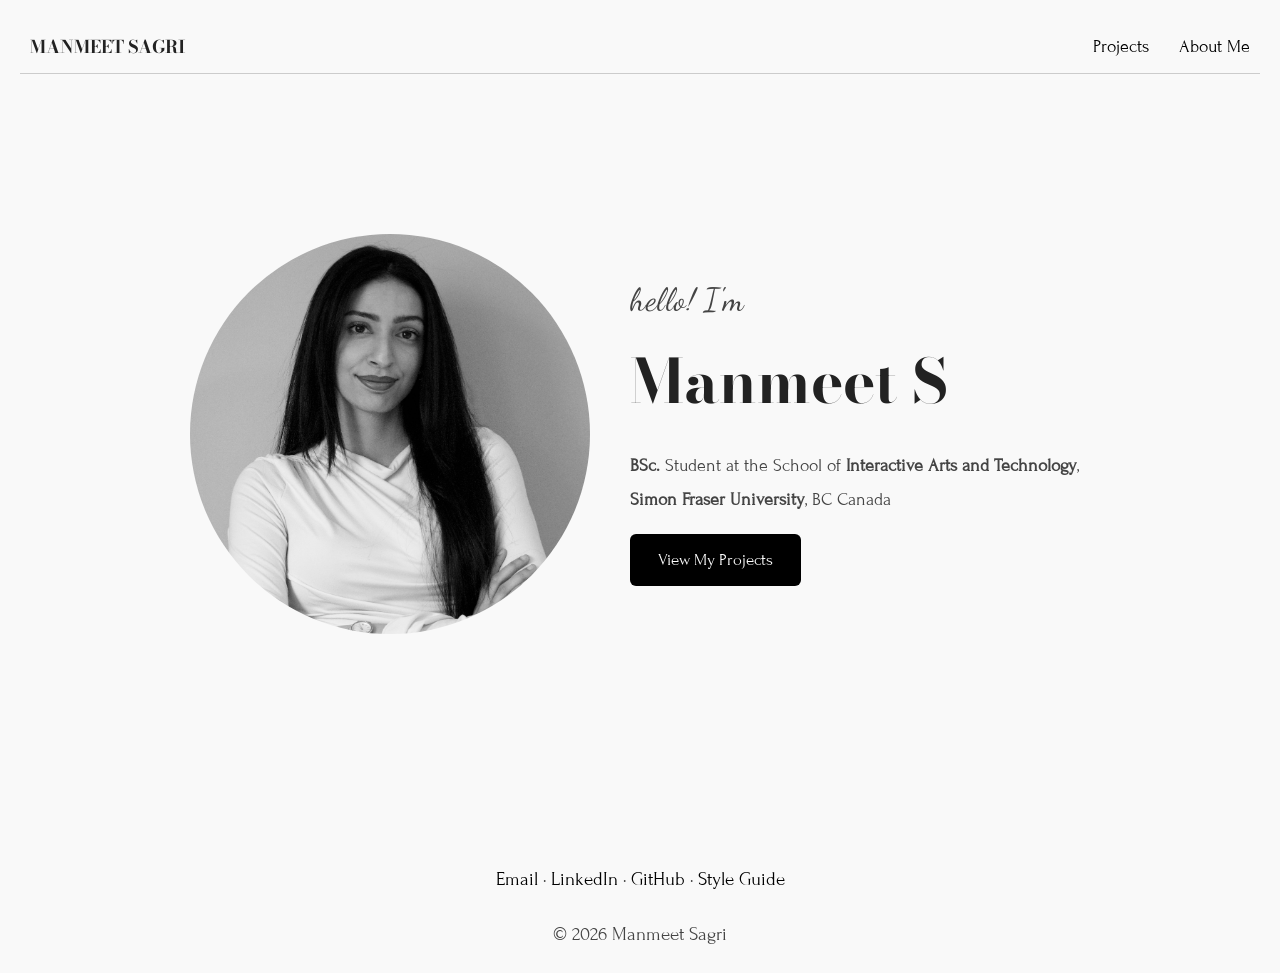
==== commit cccf3a9d: "update email" ====
--- a/index.html
+++ b/index.html
@@ -50,7 +50,7 @@
   <!-- Simple footer with my main contact links -->
   <footer class="site-footer">
     <p>
-      <a href="/cdn-cgi/l/email-protection#13607274617a7e727d7e76766753747e727a7f3d707c7e">Email</a> ·
+      <a href="mailto:mks52@sfu.ca">Email</a> ·
       <a href="https://www.linkedin.com/in/manmeet-sagri-5616271a7" target="_blank"
         aria-label="LinkedIn (opens in new tab)">LinkedIn</a> ·
       <a href="https://github.com/MSagri05" target="_blank" aria-label="GitHub (opens in new tab)">GitHub</a> ·
--- a/css/style.css
+++ b/css/style.css
@@ -2,7 +2,7 @@
 
 body {
   font-family: 'Forum', serif;
-  line-height: 1.6;
+  line-height: 1.9;
   background-color: #f9f9f9;
   color: #333;
 }
@@ -595,4 +595,98 @@
   display: block;
   border: 1px solid #eee;
   box-shadow: 0 6px 18px rgba(0, 0, 0, 0.08);
+}
+/* =============== Projects page =============== */
+
+/* Filter buttons — match site button aesthetic */
+.filter-btn {
+  font-family: 'Forum', serif;
+  background: #000;
+  color: #fff;
+  border: none;
+  border-radius: 6px;
+  cursor: pointer;
+  transition: background-color 0.25s ease, padding 0.25s ease, color 0.25s ease;
+  position: relative;
+}
+
+.filter-btn:hover {
+  background-color: #616161;
+  font-style: italic;
+  text-decoration: line-through;
+}
+
+.filter-btn.active {
+  background-color: #616161;
+  color: #fff;
+  font-style: italic;
+  text-decoration: underline;
+  text-underline-offset: 4px;
+}
+
+.filter-label {
+  font-family: 'Forum', serif;
+  font-size: 0.85rem;
+  font-weight: normal;
+  color: #999;
+  text-transform: uppercase;
+  letter-spacing: 0.5px;
+  text-align: center;
+  margin: 0 0 12px;
+}
+
+/* Project card styling */
+.project-card {
+  border: 1px solid #e0e0e0;
+  border-radius: 6px;
+  overflow: hidden;
+  box-shadow: 0 2px 10px rgba(0, 0, 0, 0.06);
+  transition: box-shadow 0.3s ease, transform 0.3s ease;
+}
+
+.project-card:hover {
+  box-shadow: 0 6px 24px rgba(0, 0, 0, 0.1);
+  transform: translateY(-2px);
+}
+
+/* Project info below image inside card */
+.project-info {
+  padding: 14px 16px 18px;
+}
+
+.project-info h2 {
+  font-family: 'Bodoni Moda', serif;
+  color: #222;
+  margin: 0 0 4px;
+}
+
+.project-info p {
+  font-family: 'Forum', serif;
+  color: #555;
+  margin: 0 0 8px;
+}
+
+.project-tag {
+  font-family: 'Forum', serif;
+  font-size: 0.78rem;
+  color: #999;
+  letter-spacing: 0.5px;
+  text-transform: uppercase;
+}
+
+/* Overlay — just the CTA now */
+.project-card .overlay {
+  background: rgba(0, 0, 0, 0.5);
+}
+
+.project-card .overlay h3,
+.project-card .overlay p {
+  display: none;
+}
+
+.overlay-cta {
+  font-family: 'Forum', serif;
+  font-size: 1.1rem;
+  color: #fff;
+  letter-spacing: 0.5px;
 }
--- a/css/layout.css
+++ b/css/layout.css
@@ -152,9 +152,6 @@
   display: grid;
   grid-template-columns: repeat(2, minmax(260px, 1fr));
   gap: 32px 36px;
-  max-width: 1100px;
-  width: min(92%, 1100px);
-  margin: 48px auto 96px;
   align-content: start;
   min-height: auto;
 }
@@ -175,8 +172,11 @@
 }
 
 .project img {
+  display: block;
   width: 100%;
   aspect-ratio: 16 / 10;
+  object-fit: cover;
+  transition: transform 0.4s ease;
 }
 
 .overlay {
@@ -497,8 +497,6 @@
   .projects {
     grid-template-columns: 1fr;
     gap: 18px;
-    width: 92%;
-    margin: 24px auto 56px;
   }
 
   .project img {
@@ -639,4 +637,55 @@
   .analysis-title {
     font-size: 2rem;
   }
+}
+/* =============== Projects page layout =============== */
+
+main.project-list-main {
+  display: block;
+  min-height: auto;
+  max-width: 1100px;
+  width: min(92%, 1100px);
+  margin: 40px auto 96px;
+}
+
+/* Filter bar — centered */
+.filter-bar {
+  display: flex;
+  justify-content: center;
+  gap: 12px;
+  flex-wrap: wrap;
+  margin-bottom: 48px;
+}
+
+.filter-btn {
+  padding: 12px 28px;
+  font-size: 1.05rem;
+}
+
+.project-card {
+  display: block;
+}
+
+/* Remove padding from .project inside card since card has border */
+.project-card .project {
+  border-radius: 0;
+}
+
+.project-info h2 {
+  font-size: 1.2rem;
+}
+
+.project-info p {
+  font-size: 0.98rem;
+}
+
+@media (max-width: 600px) {
+  .filter-bar {
+    gap: 8px;
+  }
+
+  .filter-btn {
+    padding: 10px 20px;
+    font-size: 1rem;
+  }
 }
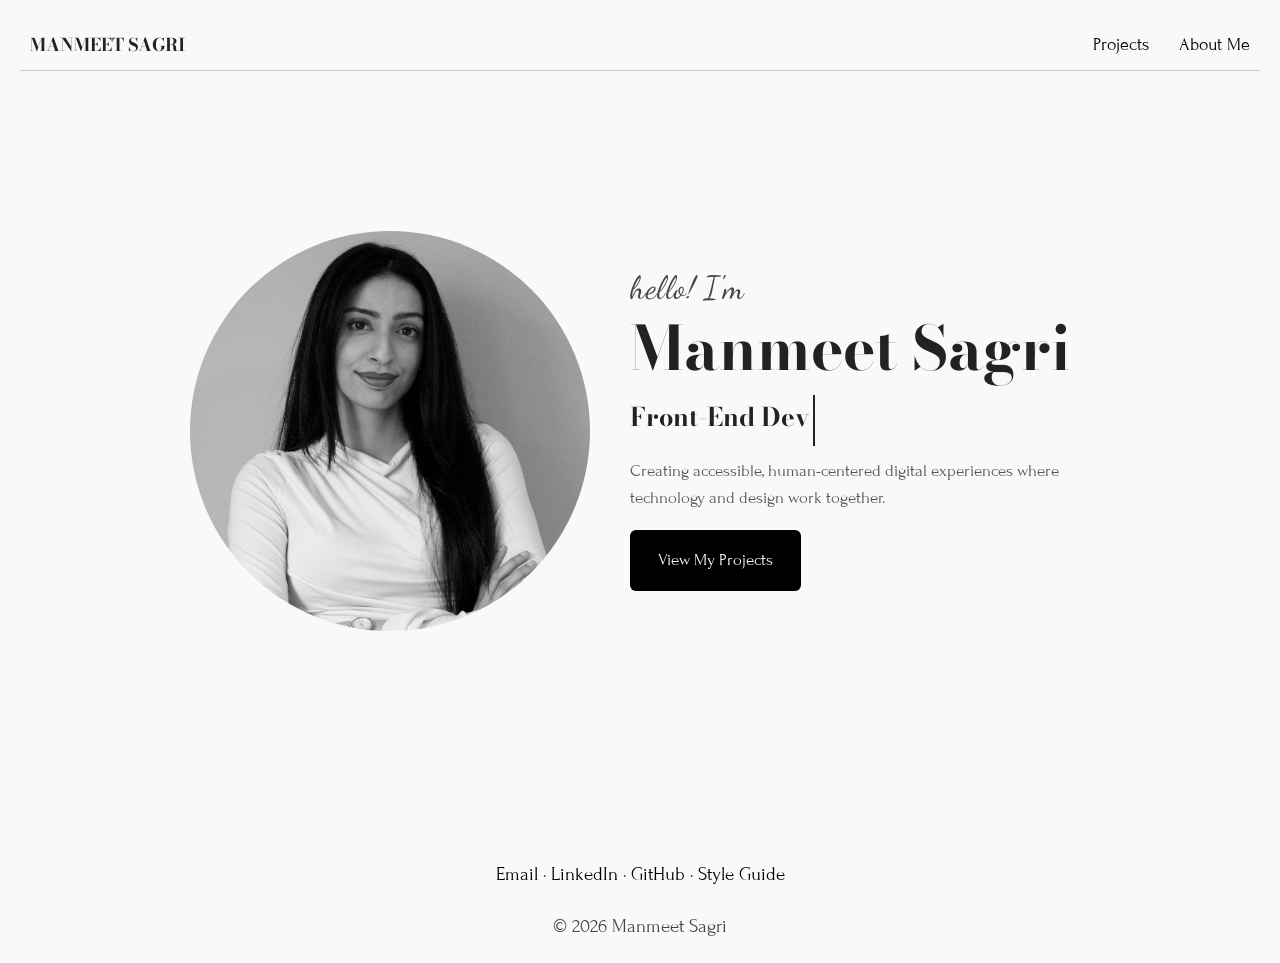
==== commit cc2b6e00: "updated content" ====
--- a/index.html
+++ b/index.html
@@ -35,14 +35,15 @@
       <div class="intro-text">
         <p class="hello">hello! I'm</p>
         <h2>Manmeet Sagri</h2>
-        <p>
-          <strong>BSc.</strong> Student at the School of
-          <strong>Interactive Arts and Technology</strong>,
-          <strong>Simon Fraser University</strong>, BC Canada
+        <p class="tagline" aria-live="polite"></p>
+        <p class="hook">
+          Creating accessible, human-centered digital experiences where technology and design work together.
         </p>
 
         <!-- View Projects button -->
-        <button class="view-projects-btn" onclick="window.location.href='projects.html'">View My Projects</button>
+        <a href="projects.html" class="view-projects-btn">
+          View My Projects
+        </a>
       </div>
     </section>
   </main>
@@ -50,7 +51,7 @@
   <!-- Simple footer with my main contact links -->
   <footer class="site-footer">
     <p>
-      <a href="mailto:mks52@sfu.ca">Email</a> ·
+      <a href="mailto:mks52@sfu.ca">Email</a>  ·
       <a href="https://www.linkedin.com/in/manmeet-sagri-5616271a7" target="_blank"
         aria-label="LinkedIn (opens in new tab)">LinkedIn</a> ·
       <a href="https://github.com/MSagri05" target="_blank" aria-label="GitHub (opens in new tab)">GitHub</a> ·
--- a/css/style.css
+++ b/css/style.css
@@ -2,7 +2,8 @@
 
 body {
   font-family: 'Forum', serif;
-  line-height: 1.9;
+  font-size: 1.1rem;
+  line-height: 1.7;
   background-color: #f9f9f9;
   color: #333;
 }
@@ -78,6 +79,10 @@
   text-underline-offset: 4px;
 }
 
+.visually-hidden {
+  position: absolute;
+  left: -9999px;
+}
 /* =============== Footer =============== */
 
 .site-footer {
@@ -141,6 +146,12 @@
 
 /* =============== Primary button =============== */
 
+a.view-projects-btn,
+a.view-resume-btn {
+  display: inline-block;  /* anchors are inline by default, buttons are block */
+  text-decoration: none;  /* anchors have underline by default */
+}
+
 .view-projects-btn {
   display: inline-block;
   background-color: #000;
@@ -154,9 +165,12 @@
 }
 
 .view-projects-btn:hover {
+  font-style: italic;
+  text-decoration: line-through;
   background-color: #616161;
-  font-style: italic;
-  text-decoration: line-through;
+  color: #fff;     
+  padding-right: 36px; 
+  
 }
 
 .view-projects-btn::after {
@@ -179,8 +193,84 @@
 /* =============== About page =============== */
 
 .about-photo {
-  object-fit: cover;
   box-shadow: 0 8px 24px rgba(0, 0, 0, 0.06);
+}
+
+/* =============== Card stack styles =============== */
+
+.photo-card {
+  box-shadow: 0 8px 24px rgba(0, 0, 0, 0.12);
+  transition: transform 0.15s ease, box-shadow 0.15s ease;
+  background: #eee;
+}
+
+.photo-card:nth-child(2) { transform: rotate(-3deg) translateY(6px); }
+.photo-card:nth-child(3) { transform: rotate(2deg) translateY(12px); }
+.photo-card:nth-child(4) { transform: rotate(-1.5deg) translateY(18px); }
+.photo-card:nth-child(5) { transform: rotate(1deg) translateY(24px); }
+.photo-card:nth-child(6) { transform: rotate(-2deg) translateY(30px); }
+
+.photo-card.is-top {
+  cursor: grab;
+  z-index: 10;
+  transform: rotate(0) translateY(0);
+}
+
+.photo-card.is-top:active {
+  cursor: grabbing;
+}
+
+.photo-card.is-dragging {
+  transition: none;
+  box-shadow: 0 16px 40px rgba(0, 0, 0, 0.2);
+}
+
+.photo-card.is-dismissing {
+  transition: transform 0.35s ease, opacity 0.35s ease;
+  opacity: 0;
+}
+
+.card-stack-hint {
+  font-family: 'Forum', serif;
+  font-size: 0.78rem;
+  color: #bbb;
+  letter-spacing: 0.5px;
+  text-transform: uppercase;
+  pointer-events: none;
+}
+
+.card-stack-hover-hint {
+  position: absolute;
+  inset: 0;
+  border-radius: 12px;
+  display: flex;
+  align-items: center;
+  justify-content: space-between;
+  padding: 0 16px;
+  opacity: 0;
+  pointer-events: none;
+  transition: opacity 0.2s ease;
+  z-index: 20;
+  background: rgba(0, 0, 0, 0.08);
+}
+
+.card-stack:hover .card-stack-hover-hint {
+  opacity: 1;
+}
+
+.card-stack.is-dragging .card-stack-hover-hint {
+  opacity: 0;
+}
+
+.hint-arrow {
+  font-family: 'Forum', serif;
+  font-size: 0.78rem;
+  color: #fff;
+  text-transform: uppercase;
+  letter-spacing: 0.5px;
+  background: rgba(0, 0, 0, 0.35);
+  padding: 6px 12px;
+  border-radius: 20px;
 }
 
 .about-text .lead {
@@ -215,6 +305,9 @@
 .view-resume-btn:hover {
   background-color: #616161;
   font-style: italic;
+  text-decoration: line-through;
+  color: #fff;      
+  padding-right: 36px; 
 }
 
 .view-resume-btn::after {
@@ -230,7 +323,7 @@
 }
 
 .view-resume-btn:active {
-  text-decoration: line-through;
+  text-decoration: underline;
   color: #ccc;
 }
 
@@ -285,6 +378,24 @@
   opacity: 1;
 }
 
+/* =============== Back to Top Button =============== */
+
+#backToTop {
+  position: fixed;
+  bottom: 20px;
+  right: 20px;
+  padding: 25px 15px;
+  font-size: 16px;
+  font-family: 'Forum', serif;
+  border: none;
+  border-radius: 5px;
+  background: #0d0d0c;
+  color: #fff;
+  cursor: pointer;
+  display: none; 
+  z-index: 1000;
+}
+
 /* =============== Project detail =============== */
 
 .back-link {
@@ -689,4 +800,189 @@
   font-size: 1.1rem;
   color: #fff;
   letter-spacing: 0.5px;
+}
+/* =============== Project detail — updated styles =============== */
+
+.pd-label {
+  font-family: 'Forum', serif;
+  font-size: 0.8rem;
+  color: #999;
+  text-transform: uppercase;
+  letter-spacing: 0.8px;
+  margin: 0 0 10px;
+}
+
+.pd-phase-label {
+  display: block;
+  font-family: 'Forum', serif;
+  font-size: 0.78rem;
+  color: #999;
+  text-transform: uppercase;
+  letter-spacing: 0.8px;
+  margin: 0 0 6px;
+}
+
+.pd-desc-label {
+  font-family: 'Forum', serif;
+  font-size: 0.78rem;
+  color: #999;
+  text-transform: uppercase;
+  letter-spacing: 0.8px;
+  margin: 0 0 12px;
+}
+
+.pd-stats {
+  display: flex;
+  gap: 24px;
+  margin: 20px 0 24px;
+  flex-wrap: wrap;
+}
+
+.pd-stat {
+  display: flex;
+  flex-direction: column;
+}
+
+.pd-stat-value {
+  font-family: 'Bodoni Moda', serif;
+  font-size: 1.5rem;
+  color: #222;
+  line-height: 1;
+}
+
+.pd-stat-label {
+  font-family: 'Forum', serif;
+  font-size: 0.78rem;
+  color: #999;
+  text-transform: uppercase;
+  letter-spacing: 0.5px;
+  margin-top: 4px;
+}
+
+.pd-note {
+  font-family: 'Forum', serif;
+  color: #888;
+  font-style: italic;
+  font-size: 1rem;
+  margin-top: 8px;
+  border-left: 2px solid #ddd;
+  padding-left: 14px;
+}
+
+.pd-list {
+  font-family: 'Forum', serif;
+  color: #444;
+  padding-left: 20px;
+  margin: 12px 0 0;
+  line-height: 1.8;
+}
+
+.pd-list li {
+  margin-bottom: 4px;
+}
+
+.pd-problem {
+  border-top: 1px solid #eee;
+  padding: 28px 0;
+}
+
+.pd-problem:last-child {
+  border-bottom: 1px solid #eee;
+}
+
+.pd-problem-label {
+  display: block;
+  font-family: 'Forum', serif;
+  font-size: 0.78rem;
+  color: #999;
+  text-transform: uppercase;
+  letter-spacing: 0.8px;
+  margin: 0 0 6px;
+}
+
+.pd-problem-title {
+  font-family: 'Bodoni Moda', serif;
+  font-size: 1.15rem;
+  color: #222;
+  margin: 0 0 10px;
+}
+
+.pd-problem-body {
+  font-family: 'Forum', serif;
+  color: #555;
+  margin: 0;
+  max-width: 66ch;
+}
+
+.pd-video-wrap {
+  position: relative;
+  width: 100%;
+  aspect-ratio: 16 / 9;
+  border-radius: 8px;
+  overflow: hidden;
+  box-shadow: 0 6px 18px rgba(0, 0, 0, 0.15);
+  margin-top: 24px;
+}
+
+.pd-video-wrap iframe {
+  position: absolute;
+  inset: 0;
+  width: 100%;
+  height: 100%;
+  border: none;
+}
+/* =============== Index tagline typewriter =============== */
+
+.intro-text .tagline {
+  font-family: 'Bodoni Moda', serif;
+  font-size: 1.6rem;
+  font-weight: 700;
+  color: #222;
+  margin: 0 0 12px;
+  min-height: 1.4em;
+  border-right: 2px solid #222;
+  display: inline-block;
+  padding-right: 3px;
+  animation: blink-cursor 0.75s step-end infinite;
+}
+
+@keyframes blink-cursor {
+  0%, 100% { border-color: #222; }
+  50%       { border-color: transparent; }
+}
+
+.intro-text .hook {
+  font-family: 'Forum', serif;
+  font-size: 1.05rem;
+  color: #555;
+  line-height: 1.6;
+  margin: 0;
+}
+
+.about-status {
+  font-family: 'Forum', serif;
+  font-style: italic;
+  color: #aaa;
+  font-size: 0.98rem;
+  margin-top: 4px;
+}
+
+/* =============== Focus styles =============== */
+
+a:focus-visible,
+button:focus-visible {
+  outline: 2px solid #000;
+  outline-offset: 3px;
+}
+
+/* =============== Slides section =============== */
+
+.slides-intro {
+  margin-top: 1rem;
+  color: #555;
+}
+
+.slide-counter {
+  margin-top: 0.75rem;
+  text-align: center;
 }
--- a/css/layout.css
+++ b/css/layout.css
@@ -27,7 +27,7 @@
 /* =============== Footer =============== */
 
 .site-footer {
-  margin-top: 7px;
+  margin-top: 0.5rem;
   padding: 40px 0 0;
   font-size: 1.2rem;
 }
@@ -90,10 +90,22 @@
 .intro-text h2 {
   font-size: 3.8rem;
   margin: 0 0 10px;
-}
+  line-height: 1.2;
+}
+
+.intro-text p.tagline {
+  min-height: 2em;
+  line-height: 1.7;
+
+}
+
 
 .intro-text p {
   font-size: 1.1rem;
+}
+
+.intro-text p.hook {
+  max-width: 50ch;
 }
 
 /* =============== Primary button =============== */
@@ -123,14 +135,16 @@
 
 .about-container {
   display: grid;
-  grid-template-columns: 400px 1fr;
+  grid-template-columns: 380px 1fr;
   gap: 36px 48px;
   align-items: start;
 }
 
 .about-photo {
   width: 100%;
-  aspect-ratio: 1 / 1;
+  aspect-ratio: 4 / 5;
+  object-fit: cover;
+  object-position: top;
 }
 
 .about-text {
@@ -142,6 +156,41 @@
   display: grid;
   grid-template-columns: repeat(2, minmax(180px, 1fr));
   gap: 10px 18px;
+}
+
+/* =============== Card stack =============== */
+
+.card-stack {
+  position: relative;
+  width: 100%;
+  aspect-ratio: 3 / 4;
+}
+
+.photo-card {
+  position: absolute;
+  inset: 0;
+  border-radius: 12px;
+  overflow: hidden;
+  cursor: grab;
+  user-select: none;
+  touch-action: none;
+}
+
+.photo-card img {
+  width: 100%;
+  height: 100%;
+  object-fit: cover;
+  object-position: top;
+  display: block;
+  pointer-events: none;
+}
+
+.card-stack-hint {
+  position: absolute;
+  bottom: -28px;
+  left: 0;
+  right: 0;
+  text-align: center;
 }
 
 
@@ -216,15 +265,15 @@
 
 .mini-video-hero {
   width: 100%;
-  height: 600px;
+  aspect-ratio: 16 / 9;
   margin-bottom: 40px;
 }
 
 .mini-video-hero video {
   width: 100%;
   height: 100%;
-}
-
+  object-fit: cover;
+}
 /* =============== Process section =============== */
 
 .pd-hero {
@@ -306,6 +355,8 @@
   font-size: 1.6rem;
 }
 
+
+
 /* =============== Utility spacing =============== */
 
 .section-spaced {
@@ -378,7 +429,7 @@
   }
 
   .about-container {
-    grid-template-columns: 220px 1fr;
+    grid-template-columns: 180px 1fr;
     gap: 24px;
   }
 
@@ -482,7 +533,8 @@
   }
 
   .about-photo {
-    max-width: 320px;
+    max-width: 260px;
+    max-height: 320px;
     margin: 0 auto;
   }
 
@@ -595,7 +647,7 @@
   margin-top: 2rem;
 }
 
-/* About demo — uses real about-container class */
+
 .about-container.about-demo {
   grid-template-columns: 1fr 1.2fr;
   align-items: center;
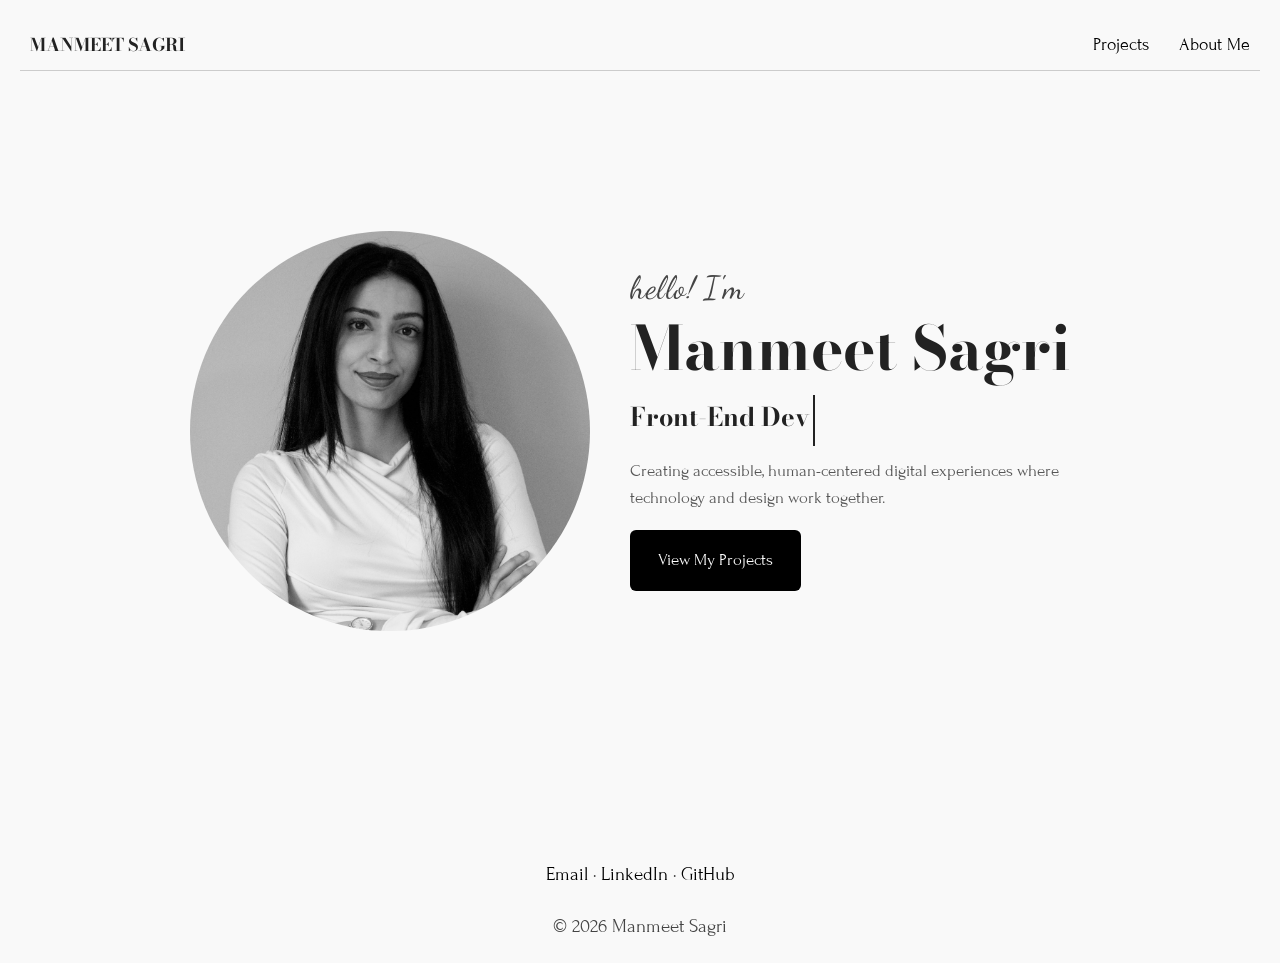
==== commit 8e6380cd: "remove styleguide nav link" ====
--- a/index.html
+++ b/index.html
@@ -54,8 +54,8 @@
       <a href="mailto:mks52@sfu.ca">Email</a>  ·
       <a href="https://www.linkedin.com/in/manmeet-sagri-5616271a7" target="_blank"
         aria-label="LinkedIn (opens in new tab)">LinkedIn</a> ·
-      <a href="https://github.com/MSagri05" target="_blank" aria-label="GitHub (opens in new tab)">GitHub</a> ·
-      <a href="styleGuide.html">Style Guide</a>
+      <a href="https://github.com/MSagri05" target="_blank" aria-label="GitHub (opens in new tab)">GitHub</a> 
+
     </p>
     <p>© 2026 Manmeet Sagri</p>
   </footer>
